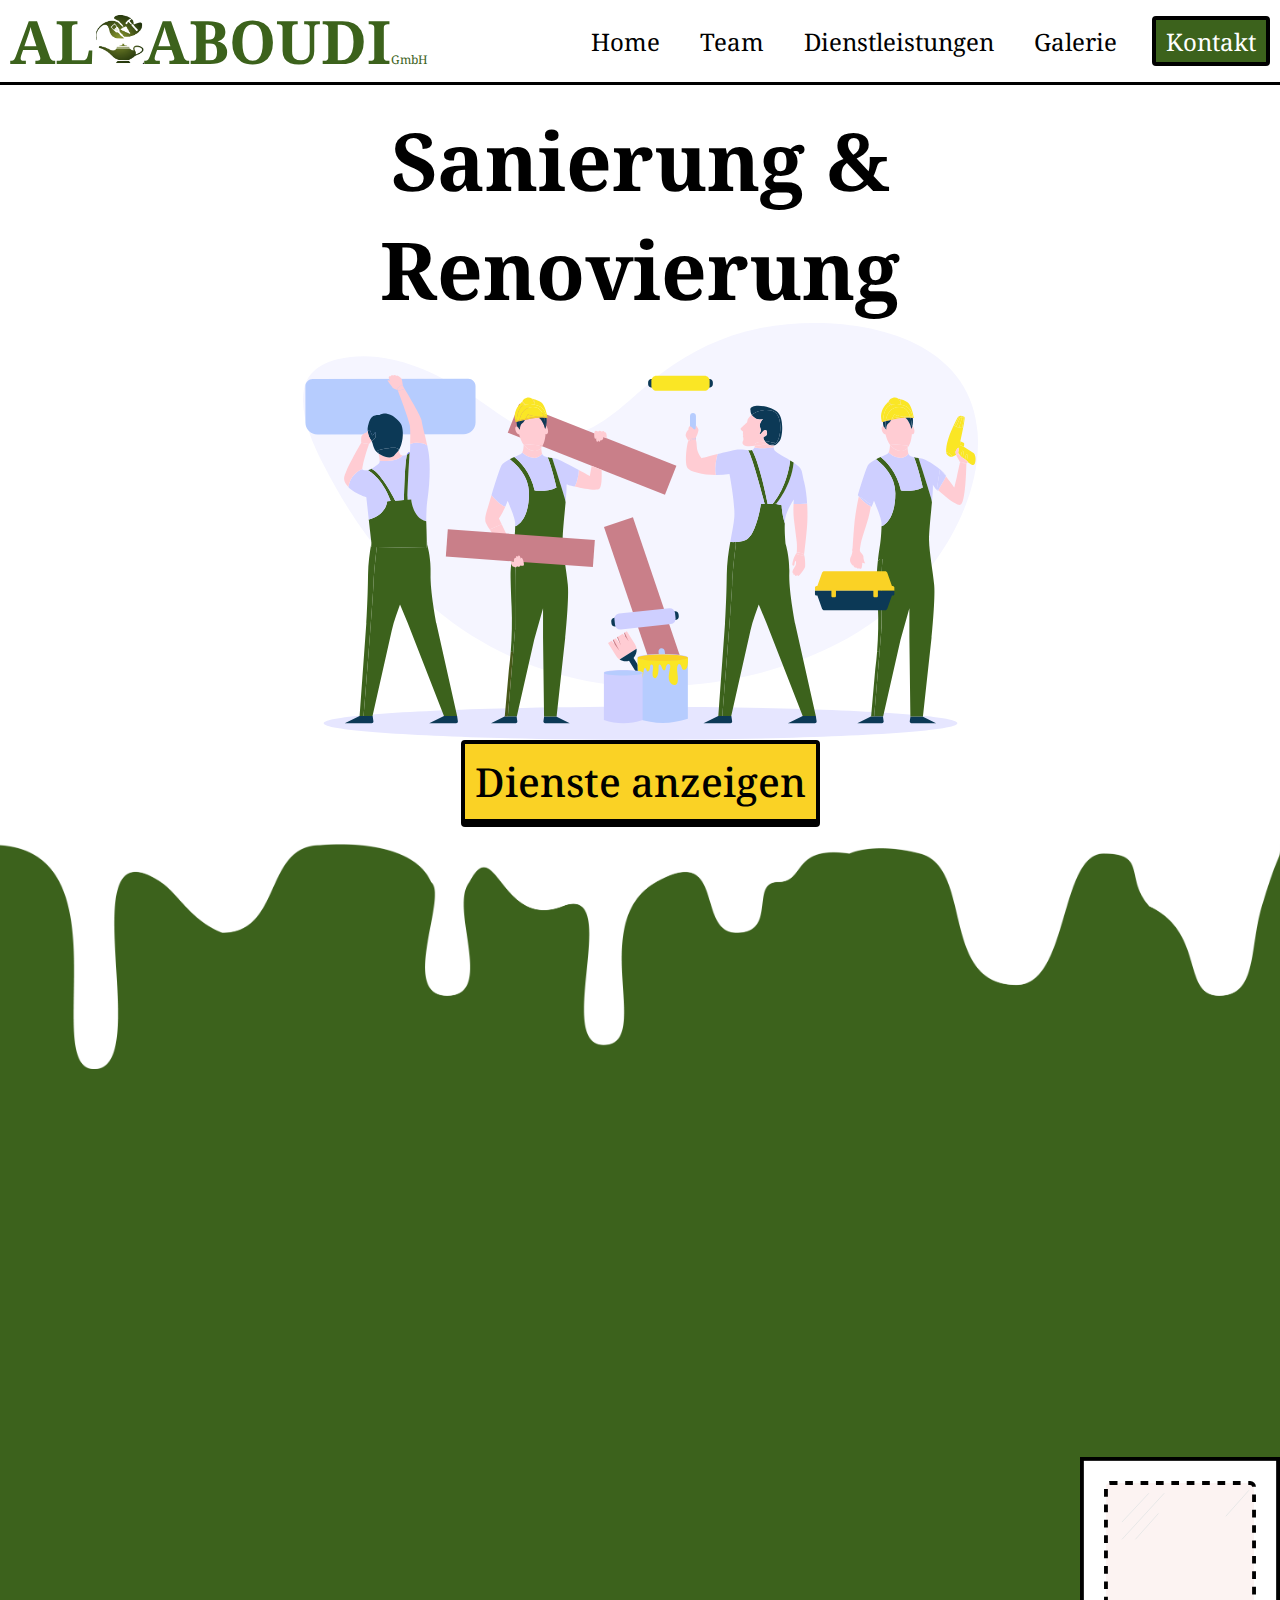
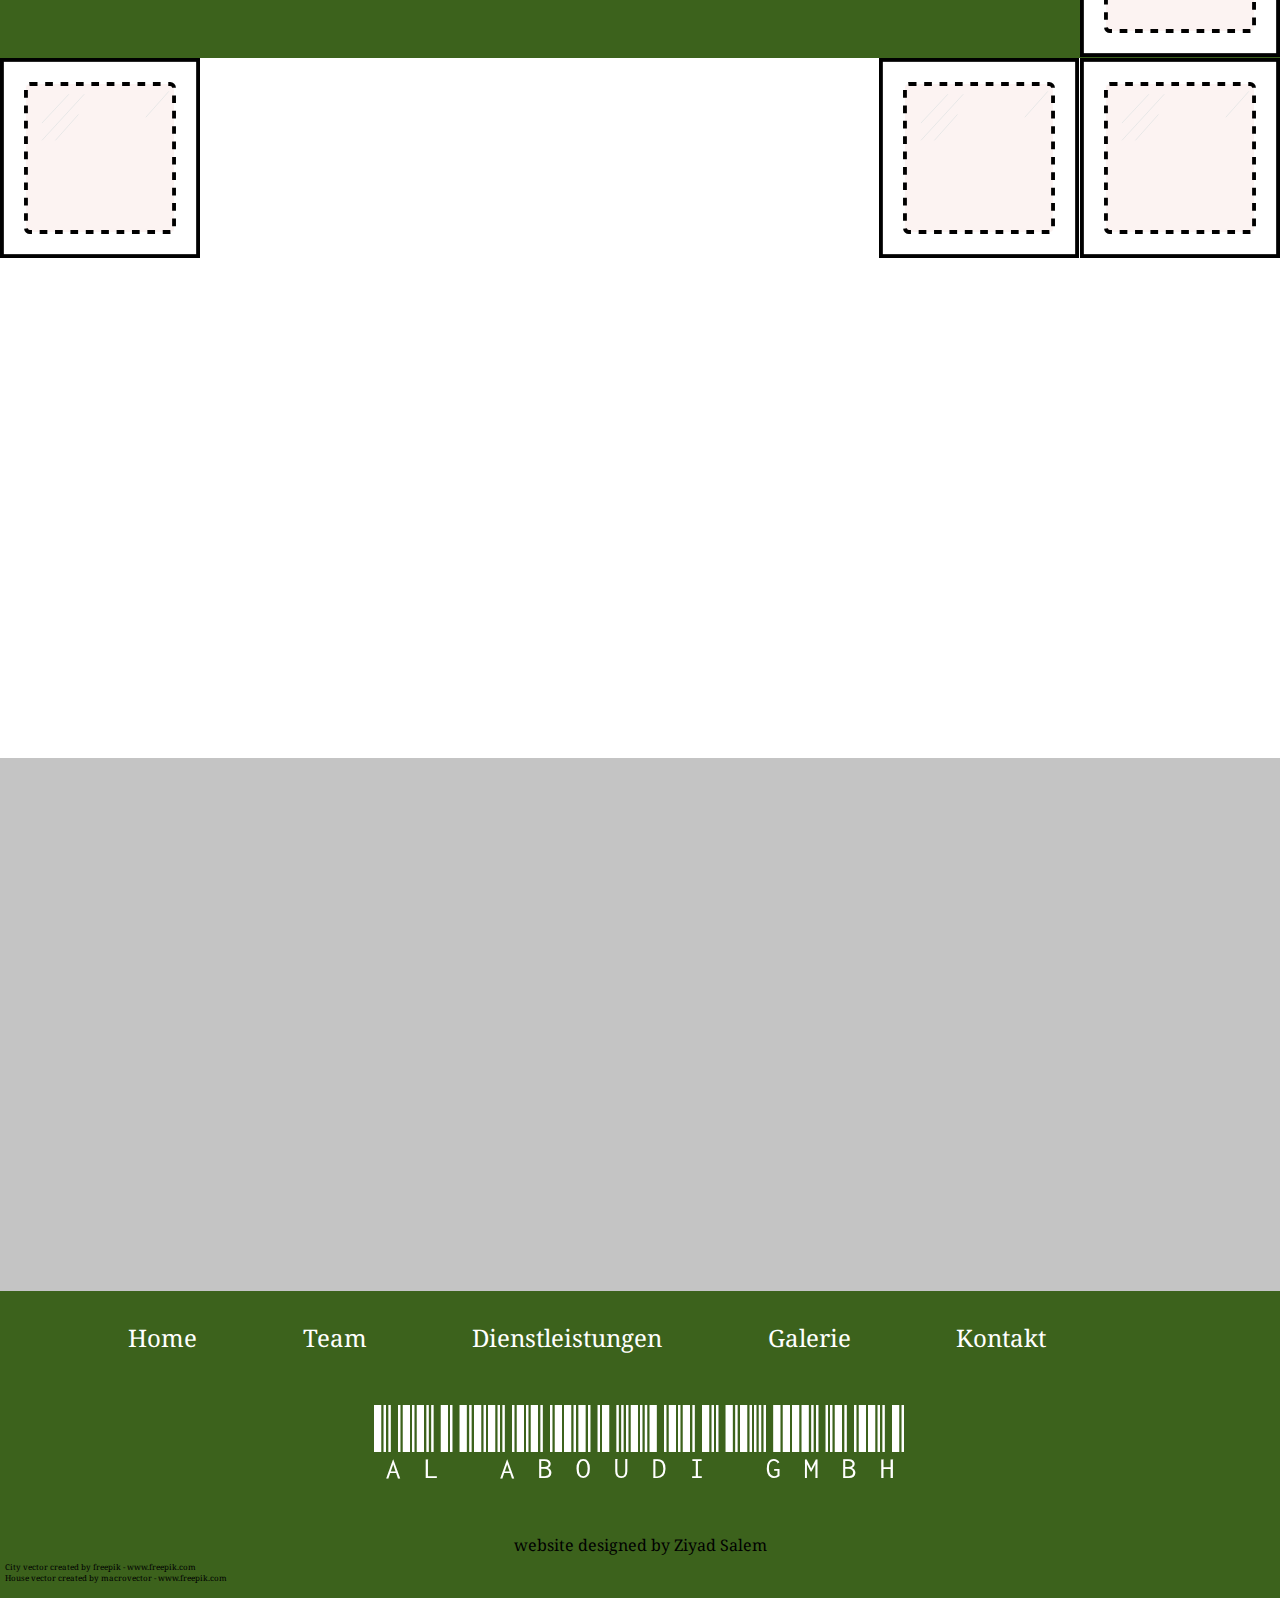
==== index.html @ 2b3d5757 "Added Files From Old Account" ====
<!DOCTYPE html>
<html lang="de">
<head>
    <meta charset="UTF-8">
    <meta http-equiv="X-UA-Compatible" content="IE=edge">
    <meta name="viewport" content="width=device-width, initial-scale=1.0">
    <title>AL ABOUDI GmbH | Sanierung & Renovierung </title>
    <meta name="description" content="Wir bieten Ihnen unsere Manpower vom Abbruch bis zum Umbau, von der Verkleidung bis zur Tapete für Wände.">
    <meta name="keywords" content="Malerarbeiten, Sanierung, Renovierung, Nordrhein Westfalen, Gelsenkirchen, Wiehagen">
    <link rel="apple-touch-icon" href="img/Lampe.png">
    <link rel="icon" type="image/png" href="img/Lampe.png"/>
    <link rel="stylesheet" href="styles.css">
    <link rel="preconnect" href="https://fonts.googleapis.com"> 
    <link rel="preconnect" href="https://fonts.gstatic.com" crossorigin> 
    <link href="https://fonts.googleapis.com/css2?family=Noto+Serif:wght@400;700&family=Roboto+Slab&display=swap" rel="stylesheet">
    <link rel="preconnect" href="https://fonts.gstatic.com" crossorigin> 
    <link href="https://fonts.googleapis.com/css2?family=Libre+Barcode+39+Text&display=swap" rel="stylesheet">
    <link rel="stylesheet" href="https://use.fontawesome.com/releases/v5.15.3/css/all.css" integrity="sha384-SZXxX4whJ79/gErwcOYf+zWLeJdY/qpuqC4cAa9rOGUstPomtqpuNWT9wdPEn2fk" crossorigin="anonymous">  
    <link rel="preconnect" href="https://fonts.googleapis.com">
    <!-- Global site tag (gtag.js) - Google Analytics -->
    <script async src="https://www.googletagmanager.com/gtag/js?id=G-V8WE2245T6"></script>
    <script>
    window.dataLayer = window.dataLayer || [];
    function gtag(){dataLayer.push(arguments);}
    gtag('js', new Date());

    gtag('config', 'G-V8WE2245T6');
    </script>
</head>
<body>
        <nav>
            <div class="nav_container">
                <a href="/" class="nav_logo">
                    <h2>AL</h2><img id = "logo-icon" src="img/Lampe.png" alt="Lamp icon"><h2>ABOUDI</h2><p>GmbH</p>
                </a>
                <div class="nav_toggle" id="mobile-menu">
                    <span class="bar"></span>
                    <span class="bar"></span>
                    <span class="bar"></span>
                </div>
                <ul class="nav_links">
                    <li class="nav_link">
                        <a class="nav_link-item" href="/">Home</a>
                    </li>
                    <li class="nav_link">
                        <a class="nav_link-item" href="/team.html">Team</a>
                    </li>
                    <li class="nav_link">
                        <a class="nav_link-item" href="/service.html">Dienstleistungen</a>
                    </li>
                    <li class="nav_link">
                        <a class="nav_link-item" href="/gallery.html">Galerie</a>
                    </li>
                    <li class="nav_link">
                        <button class="nav_link-item click" id="contact_anchor" ><a  href="/contact.html">Kontakt</a></button>
                    </li>
                </ul>
            </div>
        </nav>
        <section class="service">
            <div class="service_container">
                <h1>Sanierung & Renovierung</h1>
                <img src="img/workers.svg" alt="renovation">
                <div class = "services_btn click"><a href="/service.html">Dienste anzeigen</a></div>
            </div>
        </section>
        <section class="about">
            <img class="paintBack"src="img/paintBack.svg" alt="paint"/>
            <div class="about_wrapper">
                <div class="about_content reveal">
                    <div class="about_text">
                        <p>
                            Herr Ibrahim Al-Aboudi hat es sich vor einigen Jahren zum Ziel gemacht anderen mit seinem handwerklichem Geschick zuhelfen. Er bot seine Tatkraft in Form eines Hausmeisterservice an.
                            Über die Jahre wurde dieser Service immer weiter ausgebaut, so dass er sich bald in der Lage sah qualifizierte Mitarbeiter einzustellen. 
                            Im Mai 2017 wurde aus dem Einzelunternehmen die Al Aboudi GmbH. 
                            Aus diesem Grund sind wir in der Lage Ihnen hier eine Vielzahl an Dienstleistungen als
                        </p>
                        <a class="learn_more" href="/team.html">Erfahren Sie mehr</a>
                    </div>
                    <div class="about_img">
                        <img src="img/homeRen.svg" alt="">
                    </div>
                </div>
                
            </div>
                <img id="about_tile" src="img/tile2.svg" alt="tile">
        </section>
        <section class="cards_container">
            <img id="tile1" src="img/tile2.svg" alt="tile">
            <img id="tile2" src="img/tile2.svg" alt="tile">
            <img id="tile3" src="img/tile2.svg" alt="tile">
            <div class="cards_wrapper reveal">
                <div class="card">
                    <div class="card_inner">
                        <img src="img/319.svg" alt="">
                        <p>Wir bieten Ihnen verschiedene Dienstleistungen rund um die Renovierung Ihres Hauses.</p>
                        <a class = "read_more" href="/service.html">Weiterlesen</a>
                    </div>
                </div>
                <div class="card">
                    <div class="card_inner">
                        <img src="img/30.svg" alt="">
                        <p>Mit jahrelanger Erfahrung versichern wir Ihnen einen zufriedenstellenden Service.</p>
                        <a class = "read_more" href="/gallery.html">Weiterlesen</a>
                    </div>
                </div>
                <div class="card">
                    <div class="card_inner">
                        <img src="img/24.svg" alt="">
                        <p>Unser Team von Facharbeitern renoviert Ihr Zuhause nach Ihren Wünschen.</p>
                        <a class = "read_more" href="/team.html">Weiterlesen</a>
                    </div>
                </div>
            </div>
        </section>
        <section class="contact">
            <div class="contact_header reveal">
                <div class="contact_header_inner">
                    <h2>Worauf wartest du? Kontaktiere uns jetzt:</h2>
                </div>
            </div>
            <div class="contact_info reveal">
                <p>Telefon: 0209 97 29 6600</p>
                <p>Telefax: 0209 97 29 6601</p>  
                <a href="mailto:info@sraa-ge.de"> E-Mail: info@sraa-ge.de </a>
                <img id="mail-img" src="img/9.svg" alt="">
            </div>
        </section>
        <footer class="footer">
            <ul class="footer_links">
                <li class="footer_link">
                    <a class="footer_link-item" href="/">Home</a>
                </li>
                <li class="footer_link">
                    <a class="footer_link-item" href="/team.html">Team</a>
                </li>
                <li class="footer_link">
                    <a class="footer_link-item" href="/service.html">Dienstleistungen</a>
                </li>
                <li class="footer_link">
                    <a class="footer_link-item" href="/gallery.html">Galerie</a>
                </li>
                <li class="footer_link">
                    <a class="footer_link-item" href="/contact.html">Kontakt</a>
                </li>
                <li class="footer_link">
                    <a class="footer_link-item" href="https://de-de.facebook.com/sraa.gelsenkirchen/" target="_blank" ><i class="fab fa-facebook-square"></i></a>
                </li>
            </ul>
            <h2 class="footer_name">AL ABOUDI GMBH</h2>
            <p>website designed by Ziyad Salem</p>
            <div class="attribution">
                <a href="https://www.freepik.com/vectors/city"  target="_blank">City vector created by freepik - www.freepik.com</a>
                <a href="https://www.freepik.com/vectors/house"  target="_blank">House vector created by macrovector - www.freepik.com</a>
            </div>
        </footer>
    </div>
    <script src ="action.js"></script>
</body>
</html>
---- styles.css ----
:root {
    --primary: #3C621C;
    --accent: #FAD225;
    --black: #000000;
}

* {
	box-sizing: border-box;
	margin:0;
	padding:0;
	font-family: 'Noto Serif', serif;
}

body {
    margin: 0 auto;
    width: 100%;
    position: relative;
   
}
body a{
    text-decoration: none;
}

.nav_container{
    display: flex;
    width: 100%;
    padding: 0 10px;
    margin: 0 auto;
    z-index: 1;
    display: flex;
    align-items: center;
    border-bottom: #000000 3px solid;
}


.nav_logo{
    display: flex;
    flex:1.5;
    align-items: baseline;
    margin-right: 5%;
    font-size: 2.5rem; 
    color: var(--primary);
}
.nav_logo p{
    font-size: 0.75rem;
}

#logo-icon{
    width: 50px;
    height: 100%;
}

.nav_links {
    flex: 2;
    width: 50%;
    height: 50px;
    margin: 0;
    display: flex;
    justify-content: space-between;
    align-items: center;
}

.nav_link{
    display: flex;
    align-items: center;
    height: 100%;
    list-style: none;
   
}

.nav_link-item{
    color: var(--black);
    font-size: 1.5rem;
    padding: 0 5px;
}

.nav_link-item:hover{
    color: var(--primary);
}

#contact_anchor{
    display: flex;
    align-items: center;
    border: #000000 4px solid;
    border-radius: 4px;
    height: 100%;
    background-color: var(--primary);
    position: relative;
    transition:all 0.3s ease;
    padding: 10px;
    
}
#contact_anchor:hover{
    transition:all 0.3s ease;
    background: #fff;
}

#contact_anchor:active{
    transition:all 0.3s ease;
    background: #fff;
}


#contact_anchor:hover > a{
    transition:all 0.3s ease;
    color: var(--primary);
}
#contact_anchor:active > a{
    transition:all 0.3s ease;
    color: var(--primary);
}
#contact_anchor a{
    color: #fff;
}
.click:active{
    filter: drop-shadow(0px 2px 0px #000000);
    transform: translateY(2px);
}


.service{
    width: 100%;
    margin: 0 auto;
}



.service_container{
    box-sizing: border-box;
    width: 80%;
    height: auto;
    margin: 20px auto;
    object-fit: cover;
    background-size: 100%;
    display: flex;
    flex-direction: column;
    align-items: center;
    border-radius: 4px;
    
}

.service_container h1{
    text-align: center;
    color: black;
    font-size: 5rem;
    
}
.services_btn{
    padding: 10px;
    background: var(--accent);
    border: 4px solid #000000;
    box-sizing: border-box;
    box-shadow: 0px 4px 0px #000000;
    border-radius: 4px;
    font-style: normal;
    font-weight: 500;
    font-size: 2.5rem;
    position: relative;
    display: flex;
}
.services_btn a{ 
    z-index:  1;
    color: #000000;
}
.services_btn:after{
    position: absolute;
    content:"";
    bottom: 0;
    left: 0;
    width: 100%;
    height: 0;
    background: #fff;
    transition: all 0.35s;
    border-radius: 3px;
    z-index: 0;
   
}
.services_btn:hover:after{
    height: 100%;
    cursor: pointer;
    
}

.about{
    box-shadow: inset 0px 1px 0px 0px white;
    position: relative;
    width: 100%;
    height: auto;
    margin: 0 auto;
    padding-bottom: 5%;
    background-color:var(--primary);
}

.paintBack{ 
    width: 100%;
}

.about_wrapper{
    margin: 0 auto;
    padding: 0 0 100px 0;
    position: relative;
    width: 80%;
    height: 100%;
}
.about_content{
    margin: 0 auto;
    width: 100%;
    display: flex;
    align-items: center;
}
.about_text{
    -moz-hyphens: auto;
    -webkit-hyphens: auto;
    hyphens: auto;
    text-align: justify;
    text-justify: distribute;
    flex:2;
    height: 420px;
    padding-right:5%;
    color: #fff;
    font-size: 1.5rem;
    font-weight: 400;
    line-height: 45px;
}
.about_img{
    width: 42%;
    height:auto;
}

.about_img img {
    width:100%;
    height: 100%;
    object-fit: cover;
}

.learn_more{
    width:fit-content;
    margin-left: 2px;
    padding: 5px 20px;
    border-radius: 4px;
    background-color: var(--accent);
    font-size: 1.25rem;
    color:#000000;
    border: #000000 3px solid;
    
}

#about_tile{
    position: absolute;
    width: 200px;
    right: 0;
    bottom: 1px;

}

.cards_container{
    display: flex;
    width:100%;
    height: auto;
    position: relative;
    
}

#tile1{
    position: absolute;
    width: 200px;
    
}

#tile2{
    position: absolute;
    width: 200px;
    right:0;
}
#tile3{
    position: absolute;
    width: 200px;
    right: 201px;
}

.cards_wrapper{
    width: 80%;
    display: flex;
    margin: 0 auto;
    justify-content: space-between;

    padding: 100px 0;
    z-index: 1;
}
.card{
    background: #fff;
    border: black 4px solid;
    max-width:427px ;
    width: 25vw;
    height: 500px;
    padding: 20px;
    box-sizing: border-box;
    box-shadow: 12px 12px 2px 1px rgba(26, 85, 50, 0.2);
}
.card_inner{
    display: flex;
    flex-direction: column;
    position: relative;
    padding: 20px 5px;
    border: 4px dashed #000000;
    width: 100%;
    height: 100%;
    font-size: 1.4rem;
    -moz-hyphens: auto;
    -webkit-hyphens: auto;
    hyphens: auto;
    text-align: center;
    text-justify: distribute;
}

.card_inner img{
    margin: 0 auto;
    width:100%;
    height: auto;
}
.card_inner p{
    flex: 2;
}
.read_more{
    margin: 0 auto;
    width:fit-content;
    color: #fff;
    background: var(--accent);
    padding: 5px 10px;
    border-radius: 4px;
}


.contact{
    position: relative;
    background: #C4C4C4;
    width: 100%;
    padding: 75px 0;
}

.contact_header{
    background: #fff;
    text-align: center;
    margin: 0 auto;
    width:80%;
    padding:5px;
    border: black 4px solid;

}

.contact_header_inner{
    border: 4px dashed #000000;
    color:var(--primary);
    font-size: 2.5rem;
}

.contact_info{
    position: relative;
    margin: 0 auto;
    padding: 30px;
    background: #fff;
    border: 2px #000000 solid;
    width:80%;
    color: var(--accent);
    text-align: center;
    font-size: 2rem;
}
.contact_info a{
    color: var(--accent);
}

#mail-img{
    
    position: absolute;
    bottom: 0;
    right: 0;
}

.footer{
    background: var(--primary);
    padding:10px 0;
}

footer p{
    width: fit-content;
    margin: 0 auto;
}
.footer_links{
    width: 80%;
    margin: 20px auto 40px auto;
    display: flex;
    justify-content: space-between;
    align-items: center;
    
}
.footer_link{
    list-style: none;
}



.footer_link-item{
    color: #fff;
    font-size: 1.5rem;
}

.footer_name{
    margin: 50px;
    text-align: center;
    color: #fff;
    font-family: 'Libre Barcode 39 Text', cursive;
    font-size: 5rem;
    font-weight: 400;
}

.fa-facebook-square{
    font-size: 2.2rem;
    
}

.attribution{
    margin: 5px;
    display: flex;
    flex-direction: column;
    font-size: 0.5rem;
}
.attribution a{
    color: #000000;
}
.reveal{
    position: relative;
    transform: translateY(150px);
    opacity: 0;
    transition: all 2s ease;
}

.reveal.active{
    transform: translateY(0px);
    opacity: 1;
}

@media screen  and (max-width: 960px){

    .nav_container{
        margin: 0 auto;
        align-items: center;
        width: 100%;
        padding: 0;
    }
    .nav_logo{
        margin-right:0 ;
        margin-left:4px;
        flex:2;
        font-size: 1.3rem;
    }
    .nav_logo p{
        font-size: 0.25rem;
    }
    #logo-icon{
        width: 30px;
        height: 100%;
    }
    .nav_links{
        display: flex;
        flex-direction: column;
        align-items: center;
        margin: 0;
        width: 100%;
        position: absolute;
        top:-1000px;
        opacity: 1;
        transition: all 0.5s ease;
        height: fit-content;
        z-index: -1;
        padding:25px 0;
        background: #fff;
        border-bottom: #000000 4px solid;
    }
    .nav_links.active {
        top:70px;
        opacity: 1;
        transition: all 0.5s ease;
        z-index: 10;
        font-size: 1.6rem;
    }

    #mobile-menu{
        border: #000000 4px solid;
        border-radius: 2px;
        padding: 5px 10px;
        margin: 2px 2px 2px 0;
        cursor: pointer;
    }

    .nav_toggle .bar{
        width: 30px;
        height: 4px;
        border-radius: 2px;
        margin: 5px auto;
        transition: all 0.3s ease-in-out;
        background: var(--primary);
        display: block;
        cursor: pointer;
    }

    #mobile-menu.is-active .bar:nth-child(2){
        opacity: 0;
    }
    #mobile-menu.is-active .bar:nth-child(1){
        transform: translateY(9px) rotate(45deg);
    }
    #mobile-menu.is-active .bar:nth-child(3){
        transform: translateY(-9px) rotate(-45deg);
    }
        
    .service{
        width: 100%;
        padding: 4px;
        margin: 0 auto;
    }

    .service_container{
        width: 100%;
        height: 320px;
        margin: 10px auto; 
    }
    .service_container img{
        width: 80%;
    }
    

    .service_container h1{
        -webkit-text-stroke-width: 1.5px;
        font-size: 1.5rem;
        margin: 20px auto 0 auto;
    }
    .services_btn{
        font-size: 1rem;
    }

    .about{
        padding-bottom: 0;  
    }
    
    .about_content{
        margin: 0 auto;
        width: 100%;
        display: flex;
        flex-direction: column-reverse;
        align-items: center;
        
    }
    .about_text{
        display: flex;
        flex-direction: column;
        justify-content: center;
        -moz-hyphens: auto;
        -webkit-hyphens: auto;
        hyphens: auto;
        text-align: justify;
        text-justify: distribute;
        height: fit-content;
        padding: 0 4px;
        font-size: 0.9rem;
        line-height: 28px;
        margin: 5px 0 15px 0;
    }
    
    .about_img{
        width: 100%;
        height:auto;
    }

    .learn_more{
        margin: 10px auto;
        font-size: 0.8rem;
    }

    #about_tile{
        position: absolute;
        width: 100px;
        right: 0;
        bottom: 1px;
    }

    
    .cards_container{
        width:100%;
    }

    #tile1{
        width: 100px;
    }

    #tile2{
        width: 100px;
    }
    #tile3{
        width: 100px;
        right: 101px;
    }

    .cards_wrapper{
        width: 100%;
        display: flex;
        margin: 0 auto;
        flex-direction: column;
        align-items: center;
        padding: 40px 0;
        z-index: 1;
    }
    .card{
        background: #fff;
        border: black 4px solid;
        max-width:427px ;
        width: 85%;
        height: 420px;
        padding: 20px;
        margin: 20px 0;
        box-sizing: border-box;
        box-shadow: 12px 12px 2px 1px rgba(26, 85, 50, 0.315);
    }
    .card_inner{
        display: flex;
        flex-direction: column;
        position: relative;
        padding: 20px 5px;
        border: 4px #000 dashed;
        width: 100%;
        height: 100%;
        font-size: 1.1rem;
        -moz-hyphens: auto;
        -webkit-hyphens: auto;
        hyphens: auto;
        text-align: center;
    }

    .card_inner img{
        width:100%;
        height: auto;
    }
    .card_inner p{
        flex: 2;
    }
    .read_more{
        margin: 0 auto;
        width:fit-content;
        color: #fff;
        padding: 5px 10px;
    }


    .contact{
        position: relative;
        background: #C4C4C4;
        width: 100%;
        padding: 30px 5px;
        display: flex;
        align-items: center;
        flex-direction: column;
        justify-content: center;
    }

    .contact_header{
        
        background: #fff;
        text-align: center;
        margin: 0 auto;
        width:100%;
        margin:0;
        padding:5px;
        border: black 4px solid;

    }

    .contact_header_inner{
        border: 4px dashed #000000;
        color:var(--primary);
        font-size: 1rem;
    }

    .contact_info{
        position: relative;
        margin: 0 auto;
        padding: 20px;
        background: #fff;
        border: 2px #000000 solid;
        width:100%;
        color: #000;
        text-align: center;
        font-size: 1rem;
    }
    .contact_info a{
        color: #000;
    }

    #mail-img{
        width:80px;
        position: absolute;
        bottom: 0;
        right: 0;
    }

    .footer{
        background: var(--primary);
        padding:10px 0;
    }

    footer p{
        font-size: 0.5rem;
    }

    .footer_links{
        width: 100%;
        margin: 20px 5px 40px 5px;
        padding-bottom: 5px;
        display: flex;
        justify-content: center;
        align-items: center;
        
    }
    .footer_link{
        margin: 6px;
        list-style: none;
    }

    .footer_link-item{
        color: #fff;
        font-size: 0.8rem;
    }

    .footer_name{
        margin: 20px;
        text-align: center;
        color: #fff;
        font-family: 'Libre Barcode 39 Text', cursive;
        font-size: 2.5rem;
        font-weight: 400;
    }

    .fa-facebook-square{
        font-size: 1.5rem;
        
    }

    .attribution{
        margin-top: 10px;
        font-size: 0.1rem;
    }

}
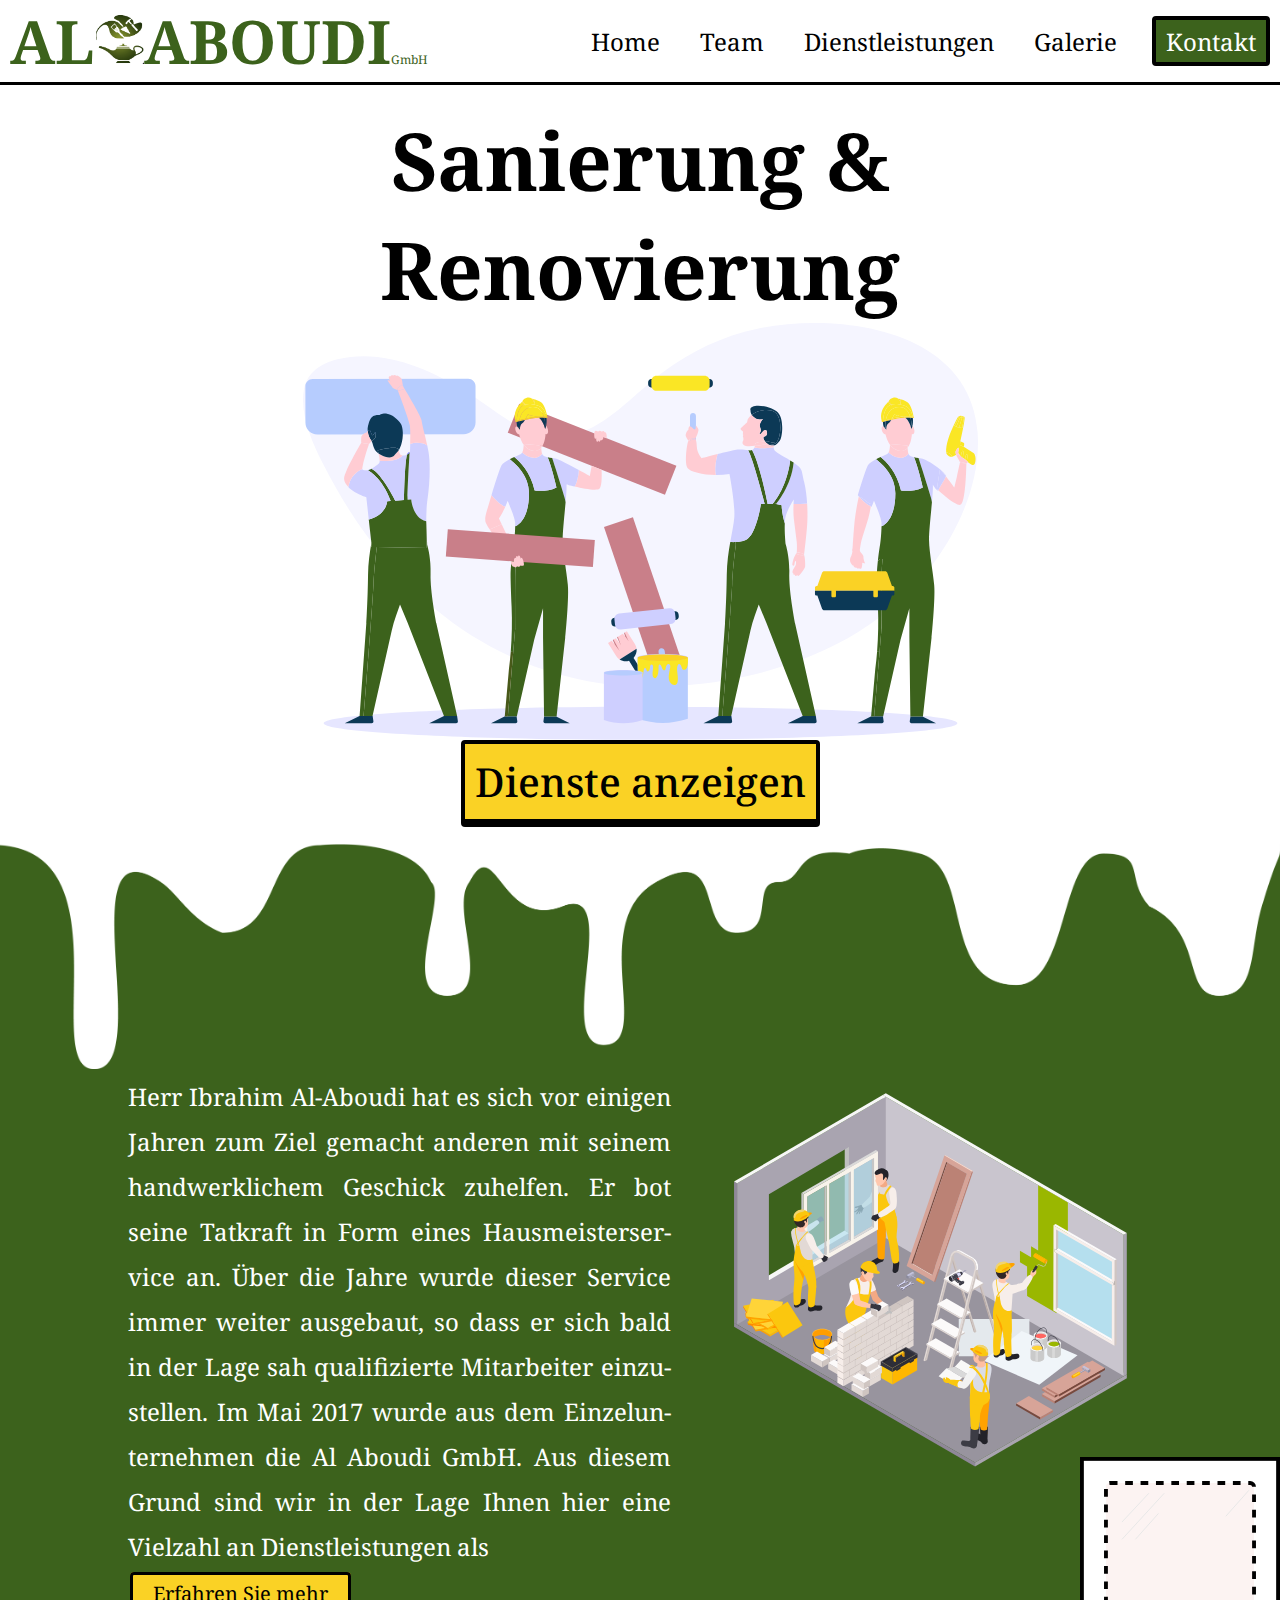
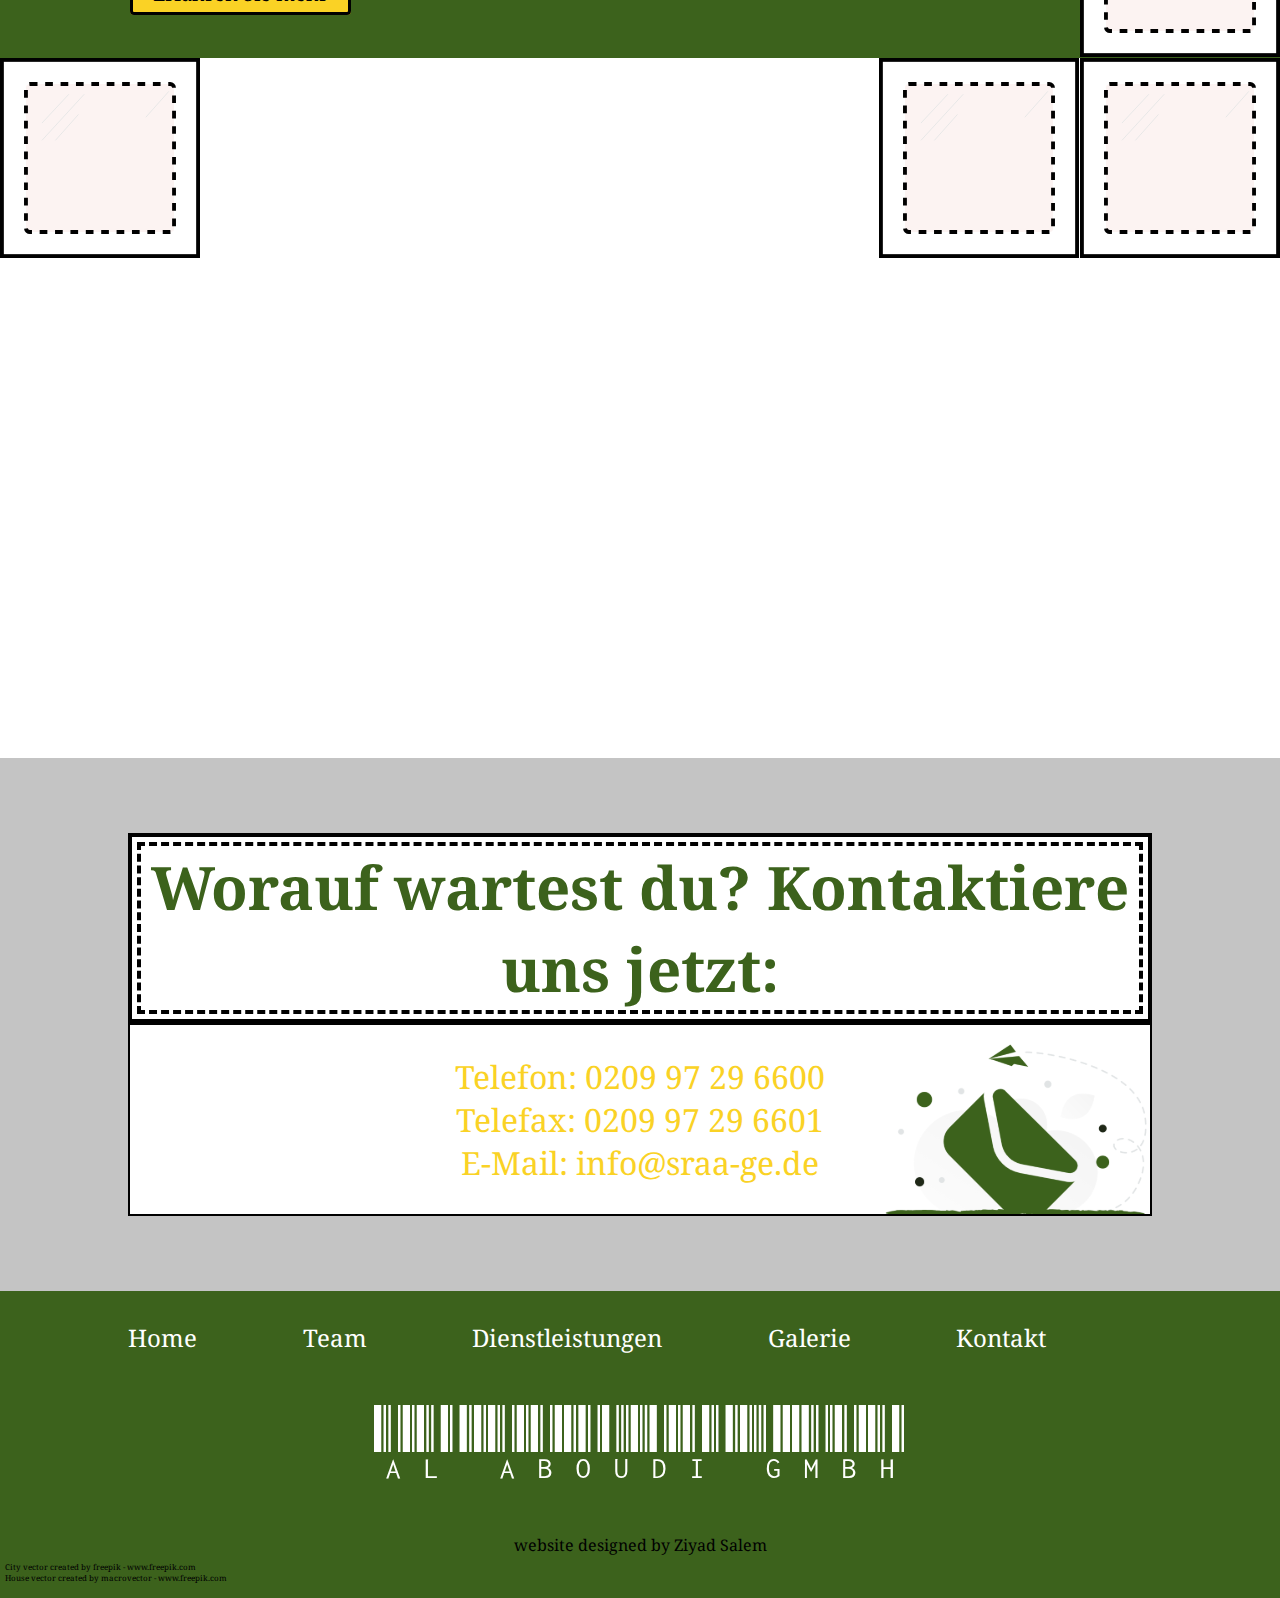
==== commit cee70a4d: "Update UX" ====
--- a/index.html
+++ b/index.html
@@ -67,7 +67,7 @@
         <section class="about">
             <img class="paintBack"src="img/paintBack.svg" alt="paint"/>
             <div class="about_wrapper">
-                <div class="about_content reveal">
+                <div class="about_content">
                     <div class="about_text">
                         <p>
                             Herr Ibrahim Al-Aboudi hat es sich vor einigen Jahren zum Ziel gemacht anderen mit seinem handwerklichem Geschick zuhelfen. Er bot seine Tatkraft in Form eines Hausmeisterservice an.
@@ -81,30 +81,29 @@
                         <img src="img/homeRen.svg" alt="">
                     </div>
                 </div>
-                
             </div>
-                <img id="about_tile" src="img/tile2.svg" alt="tile">
+            <img id="about_tile" src="img/tile2.svg" alt="tile">
         </section>
         <section class="cards_container">
             <img id="tile1" src="img/tile2.svg" alt="tile">
             <img id="tile2" src="img/tile2.svg" alt="tile">
             <img id="tile3" src="img/tile2.svg" alt="tile">
-            <div class="cards_wrapper reveal">
-                <div class="card">
+            <div class="cards_wrapper">
+                <div class="card reveal">
                     <div class="card_inner">
                         <img src="img/319.svg" alt="">
                         <p>Wir bieten Ihnen verschiedene Dienstleistungen rund um die Renovierung Ihres Hauses.</p>
                         <a class = "read_more" href="/service.html">Weiterlesen</a>
                     </div>
                 </div>
-                <div class="card">
+                <div class="card reveal">
                     <div class="card_inner">
                         <img src="img/30.svg" alt="">
                         <p>Mit jahrelanger Erfahrung versichern wir Ihnen einen zufriedenstellenden Service.</p>
                         <a class = "read_more" href="/gallery.html">Weiterlesen</a>
                     </div>
                 </div>
-                <div class="card">
+                <div class="card reveal">
                     <div class="card_inner">
                         <img src="img/24.svg" alt="">
                         <p>Unser Team von Facharbeitern renoviert Ihr Zuhause nach Ihren Wünschen.</p>
@@ -114,12 +113,12 @@
             </div>
         </section>
         <section class="contact">
-            <div class="contact_header reveal">
+            <div class="contact_header">
                 <div class="contact_header_inner">
                     <h2>Worauf wartest du? Kontaktiere uns jetzt:</h2>
                 </div>
             </div>
-            <div class="contact_info reveal">
+            <div class="contact_info">
                 <p>Telefon: 0209 97 29 6600</p>
                 <p>Telefax: 0209 97 29 6601</p>  
                 <a href="mailto:info@sraa-ge.de"> E-Mail: info@sraa-ge.de </a>
--- a/styles.css
+++ b/styles.css
@@ -1,4 +1,3 @@
-
 :root {
     --primary: #3C621C;
     --accent: #FAD225;
@@ -18,11 +17,12 @@
     position: relative;
    
 }
-body a{
+
+body a {
     text-decoration: none;
 }
 
-.nav_container{
+.nav_container {
     display: flex;
     width: 100%;
     padding: 0 10px;
@@ -33,8 +33,7 @@
     border-bottom: #000000 3px solid;
 }
 
-
-.nav_logo{
+.nav_logo {
     display: flex;
     flex:1.5;
     align-items: baseline;
@@ -42,11 +41,12 @@
     font-size: 2.5rem; 
     color: var(--primary);
 }
-.nav_logo p{
+
+.nav_logo p {
     font-size: 0.75rem;
 }
 
-#logo-icon{
+#logo-icon {
     width: 50px;
     height: 100%;
 }
@@ -61,25 +61,24 @@
     align-items: center;
 }
 
-.nav_link{
+.nav_link {
     display: flex;
     align-items: center;
     height: 100%;
     list-style: none;
-   
-}
-
-.nav_link-item{
+}
+
+.nav_link-item {
     color: var(--black);
     font-size: 1.5rem;
     padding: 0 5px;
 }
 
-.nav_link-item:hover{
+.nav_link-item:hover {
     color: var(--primary);
 }
 
-#contact_anchor{
+#contact_anchor {
     display: flex;
     align-items: center;
     border: #000000 4px solid;
@@ -88,45 +87,44 @@
     background-color: var(--primary);
     position: relative;
     transition:all 0.3s ease;
-    padding: 10px;
-    
-}
-#contact_anchor:hover{
+    padding: 10px;    
+}
+
+#contact_anchor:hover {
     transition:all 0.3s ease;
     background: #fff;
 }
 
-#contact_anchor:active{
+#contact_anchor:active {
     transition:all 0.3s ease;
     background: #fff;
 }
 
-
-#contact_anchor:hover > a{
+#contact_anchor:hover > a {
     transition:all 0.3s ease;
     color: var(--primary);
 }
-#contact_anchor:active > a{
+
+#contact_anchor:active > a {
     transition:all 0.3s ease;
     color: var(--primary);
 }
-#contact_anchor a{
+
+#contact_anchor a {
     color: #fff;
 }
-.click:active{
+
+.click:active {
     filter: drop-shadow(0px 2px 0px #000000);
     transform: translateY(2px);
 }
 
-
-.service{
-    width: 100%;
-    margin: 0 auto;
-}
-
-
-
-.service_container{
+.service {
+    width: 100%;
+    margin: 0 auto;
+}
+
+.service_container {
     box-sizing: border-box;
     width: 80%;
     height: auto;
@@ -137,16 +135,15 @@
     flex-direction: column;
     align-items: center;
     border-radius: 4px;
-    
-}
-
-.service_container h1{
+}
+
+.service_container h1 {
     text-align: center;
     color: black;
     font-size: 5rem;
-    
-}
-.services_btn{
+}
+
+.services_btn {
     padding: 10px;
     background: var(--accent);
     border: 4px solid #000000;
@@ -159,11 +156,13 @@
     position: relative;
     display: flex;
 }
-.services_btn a{ 
+
+.services_btn a { 
     z-index:  1;
     color: #000000;
 }
-.services_btn:after{
+
+.services_btn:after {
     position: absolute;
     content:"";
     bottom: 0;
@@ -173,16 +172,15 @@
     background: #fff;
     transition: all 0.35s;
     border-radius: 3px;
-    z-index: 0;
-   
-}
-.services_btn:hover:after{
+    z-index: 0;   
+}
+
+.services_btn:hover:after {
     height: 100%;
     cursor: pointer;
-    
-}
-
-.about{
+}
+
+.about {
     box-shadow: inset 0px 1px 0px 0px white;
     position: relative;
     width: 100%;
@@ -192,24 +190,26 @@
     background-color:var(--primary);
 }
 
-.paintBack{ 
-    width: 100%;
-}
-
-.about_wrapper{
+.paintBack { 
+    width: 100%;
+}
+
+.about_wrapper {
     margin: 0 auto;
     padding: 0 0 100px 0;
     position: relative;
     width: 80%;
     height: 100%;
 }
-.about_content{
+
+.about_content {
     margin: 0 auto;
     width: 100%;
     display: flex;
     align-items: center;
 }
-.about_text{
+
+.about_text {
     -moz-hyphens: auto;
     -webkit-hyphens: auto;
     hyphens: auto;
@@ -223,7 +223,8 @@
     font-weight: 400;
     line-height: 45px;
 }
-.about_img{
+
+.about_img {
     width: 42%;
     height:auto;
 }
@@ -234,7 +235,7 @@
     object-fit: cover;
 }
 
-.learn_more{
+.learn_more {
     width:fit-content;
     margin-left: 2px;
     padding: 5px 20px;
@@ -243,52 +244,49 @@
     font-size: 1.25rem;
     color:#000000;
     border: #000000 3px solid;
-    
-}
-
-#about_tile{
+}
+
+#about_tile {
     position: absolute;
     width: 200px;
     right: 0;
     bottom: 1px;
-
-}
-
-.cards_container{
+}
+
+.cards_container {
     display: flex;
     width:100%;
     height: auto;
     position: relative;
-    
-}
-
-#tile1{
+}
+
+#tile1 {
     position: absolute;
     width: 200px;
-    
-}
-
-#tile2{
+}
+
+#tile2 {
     position: absolute;
     width: 200px;
     right:0;
 }
-#tile3{
+
+#tile3 {
     position: absolute;
     width: 200px;
     right: 201px;
 }
 
-.cards_wrapper{
+.cards_wrapper {
     width: 80%;
     display: flex;
     margin: 0 auto;
     justify-content: space-between;
-
     padding: 100px 0;
     z-index: 1;
 }
-.card{
+
+.card {
     background: #fff;
     border: black 4px solid;
     max-width:427px ;
@@ -298,7 +296,8 @@
     box-sizing: border-box;
     box-shadow: 12px 12px 2px 1px rgba(26, 85, 50, 0.2);
 }
-.card_inner{
+
+.card_inner {
     display: flex;
     flex-direction: column;
     position: relative;
@@ -314,15 +313,17 @@
     text-justify: distribute;
 }
 
-.card_inner img{
+.card_inner img {
     margin: 0 auto;
     width:100%;
     height: auto;
 }
-.card_inner p{
+
+.card_inner p {
     flex: 2;
 }
-.read_more{
+
+.read_more {
     margin: 0 auto;
     width:fit-content;
     color: #fff;
@@ -331,31 +332,29 @@
     border-radius: 4px;
 }
 
-
-.contact{
+.contact {
     position: relative;
     background: #C4C4C4;
     width: 100%;
     padding: 75px 0;
 }
 
-.contact_header{
+.contact_header {
     background: #fff;
     text-align: center;
     margin: 0 auto;
     width:80%;
     padding:5px;
     border: black 4px solid;
-
-}
-
-.contact_header_inner{
+}
+
+.contact_header_inner {
     border: 4px dashed #000000;
     color:var(--primary);
     font-size: 2.5rem;
 }
 
-.contact_info{
+.contact_info {
     position: relative;
     margin: 0 auto;
     padding: 30px;
@@ -366,27 +365,28 @@
     text-align: center;
     font-size: 2rem;
 }
-.contact_info a{
+
+.contact_info a {
     color: var(--accent);
 }
 
-#mail-img{
-    
+#mail-img {
     position: absolute;
     bottom: 0;
     right: 0;
 }
 
-.footer{
+.footer {
     background: var(--primary);
     padding:10px 0;
 }
 
-footer p{
+footer p {
     width: fit-content;
     margin: 0 auto;
 }
-.footer_links{
+
+.footer_links {
     width: 80%;
     margin: 20px auto 40px auto;
     display: flex;
@@ -394,18 +394,17 @@
     align-items: center;
     
 }
-.footer_link{
+
+.footer_link {
     list-style: none;
 }
 
-
-
-.footer_link-item{
+.footer_link-item {
     color: #fff;
     font-size: 1.5rem;
 }
 
-.footer_name{
+.footer_name {
     margin: 50px;
     text-align: center;
     color: #fff;
@@ -414,54 +413,60 @@
     font-weight: 400;
 }
 
-.fa-facebook-square{
+.fa-facebook-square {
     font-size: 2.2rem;
     
 }
 
-.attribution{
+.attribution {
     margin: 5px;
     display: flex;
     flex-direction: column;
     font-size: 0.5rem;
 }
-.attribution a{
+
+.attribution a {
     color: #000000;
 }
-.reveal{
+
+.reveal {
     position: relative;
     transform: translateY(150px);
     opacity: 0;
     transition: all 2s ease;
 }
 
-.reveal.active{
+.reveal.active {
     transform: translateY(0px);
     opacity: 1;
 }
 
 @media screen  and (max-width: 960px){
 
-    .nav_container{
+    .nav_container {
         margin: 0 auto;
         align-items: center;
         width: 100%;
         padding: 0;
     }
-    .nav_logo{
+
+    .nav_logo {
         margin-right:0 ;
         margin-left:4px;
         flex:2;
         font-size: 1.3rem;
     }
-    .nav_logo p{
+
+    .nav_logo p {
         font-size: 0.25rem;
     }
-    #logo-icon{
+
+    #logo-icon {
         width: 30px;
         height: 100%;
     }
-    .nav_links{
+
+    .nav_links {
         display: flex;
         flex-direction: column;
         align-items: center;
@@ -471,29 +476,32 @@
         top:-1000px;
         opacity: 1;
         transition: all 0.5s ease;
-        height: fit-content;
+        height: auto;
         z-index: -1;
-        padding:25px 0;
+        padding: 20px 0;
         background: #fff;
         border-bottom: #000000 4px solid;
     }
+
     .nav_links.active {
-        top:70px;
+        top: 55px;
         opacity: 1;
         transition: all 0.5s ease;
         z-index: 10;
         font-size: 1.6rem;
     }
 
-    #mobile-menu{
-        border: #000000 4px solid;
-        border-radius: 2px;
+    .nav_link {
+        margin: 10px auto;
+    }
+
+    #mobile-menu {
         padding: 5px 10px;
         margin: 2px 2px 2px 0;
         cursor: pointer;
     }
 
-    .nav_toggle .bar{
+    .nav_toggle .bar {
         width: 30px;
         height: 4px;
         border-radius: 2px;
@@ -504,46 +512,47 @@
         cursor: pointer;
     }
 
-    #mobile-menu.is-active .bar:nth-child(2){
+    #mobile-menu.is-active .bar:nth-child(2) {
         opacity: 0;
     }
-    #mobile-menu.is-active .bar:nth-child(1){
+    #mobile-menu.is-active .bar:nth-child(1) {
         transform: translateY(9px) rotate(45deg);
     }
-    #mobile-menu.is-active .bar:nth-child(3){
+    #mobile-menu.is-active .bar:nth-child(3) {
         transform: translateY(-9px) rotate(-45deg);
     }
         
-    .service{
+    .service {
         width: 100%;
         padding: 4px;
         margin: 0 auto;
     }
 
-    .service_container{
+    .service_container {
         width: 100%;
         height: 320px;
         margin: 10px auto; 
     }
-    .service_container img{
+
+    .service_container img {
         width: 80%;
     }
     
-
-    .service_container h1{
+    .service_container h1 {
         -webkit-text-stroke-width: 1.5px;
         font-size: 1.5rem;
         margin: 20px auto 0 auto;
     }
-    .services_btn{
+
+    .services_btn {
         font-size: 1rem;
     }
 
-    .about{
+    .about {
         padding-bottom: 0;  
     }
     
-    .about_content{
+    .about_content {
         margin: 0 auto;
         width: 100%;
         display: flex;
@@ -551,7 +560,8 @@
         align-items: center;
         
     }
-    .about_text{
+
+    .about_text {
         display: flex;
         flex-direction: column;
         justify-content: center;
@@ -567,41 +577,41 @@
         margin: 5px 0 15px 0;
     }
     
-    .about_img{
+    .about_img {
         width: 100%;
         height:auto;
     }
 
-    .learn_more{
+    .learn_more {
         margin: 10px auto;
         font-size: 0.8rem;
     }
 
-    #about_tile{
+    #about_tile {
         position: absolute;
         width: 100px;
         right: 0;
         bottom: 1px;
     }
-
     
     .cards_container{
         width:100%;
     }
 
-    #tile1{
+    #tile1 {
         width: 100px;
     }
 
-    #tile2{
+    #tile2 {
         width: 100px;
     }
-    #tile3{
+
+    #tile3 {
         width: 100px;
         right: 101px;
     }
 
-    .cards_wrapper{
+    .cards_wrapper {
         width: 100%;
         display: flex;
         margin: 0 auto;
@@ -610,7 +620,8 @@
         padding: 40px 0;
         z-index: 1;
     }
-    .card{
+
+    .card {
         background: #fff;
         border: black 4px solid;
         max-width:427px ;
@@ -621,7 +632,8 @@
         box-sizing: border-box;
         box-shadow: 12px 12px 2px 1px rgba(26, 85, 50, 0.315);
     }
-    .card_inner{
+
+    .card_inner {
         display: flex;
         flex-direction: column;
         position: relative;
@@ -636,14 +648,16 @@
         text-align: center;
     }
 
-    .card_inner img{
+    .card_inner img {
         width:100%;
         height: auto;
     }
-    .card_inner p{
+
+    .card_inner p {
         flex: 2;
     }
-    .read_more{
+
+    .read_more {
         margin: 0 auto;
         width:fit-content;
         color: #fff;
@@ -651,7 +665,7 @@
     }
 
 
-    .contact{
+    .contact {
         position: relative;
         background: #C4C4C4;
         width: 100%;
@@ -662,8 +676,7 @@
         justify-content: center;
     }
 
-    .contact_header{
-        
+    .contact_header {
         background: #fff;
         text-align: center;
         margin: 0 auto;
@@ -671,16 +684,15 @@
         margin:0;
         padding:5px;
         border: black 4px solid;
-
-    }
-
-    .contact_header_inner{
+    }
+
+    .contact_header_inner {
         border: 4px dashed #000000;
         color:var(--primary);
         font-size: 1rem;
     }
 
-    .contact_info{
+    .contact_info {
         position: relative;
         margin: 0 auto;
         padding: 20px;
@@ -691,46 +703,47 @@
         text-align: center;
         font-size: 1rem;
     }
-    .contact_info a{
+
+    .contact_info a {
         color: #000;
     }
 
-    #mail-img{
+    #mail-img {
         width:80px;
         position: absolute;
         bottom: 0;
         right: 0;
     }
 
-    .footer{
+    .footer {
         background: var(--primary);
         padding:10px 0;
     }
 
-    footer p{
+    footer p {
         font-size: 0.5rem;
     }
 
-    .footer_links{
+    .footer_links {
         width: 100%;
         margin: 20px 5px 40px 5px;
         padding-bottom: 5px;
         display: flex;
         justify-content: center;
         align-items: center;
-        
-    }
-    .footer_link{
+    }
+
+    .footer_link {
         margin: 6px;
         list-style: none;
     }
 
-    .footer_link-item{
+    .footer_link-item {
         color: #fff;
         font-size: 0.8rem;
     }
 
-    .footer_name{
+    .footer_name {
         margin: 20px;
         text-align: center;
         color: #fff;
@@ -739,14 +752,13 @@
         font-weight: 400;
     }
 
-    .fa-facebook-square{
+    .fa-facebook-square {
         font-size: 1.5rem;
         
     }
 
-    .attribution{
+    .attribution {
         margin-top: 10px;
         font-size: 0.1rem;
     }
-
-}+}
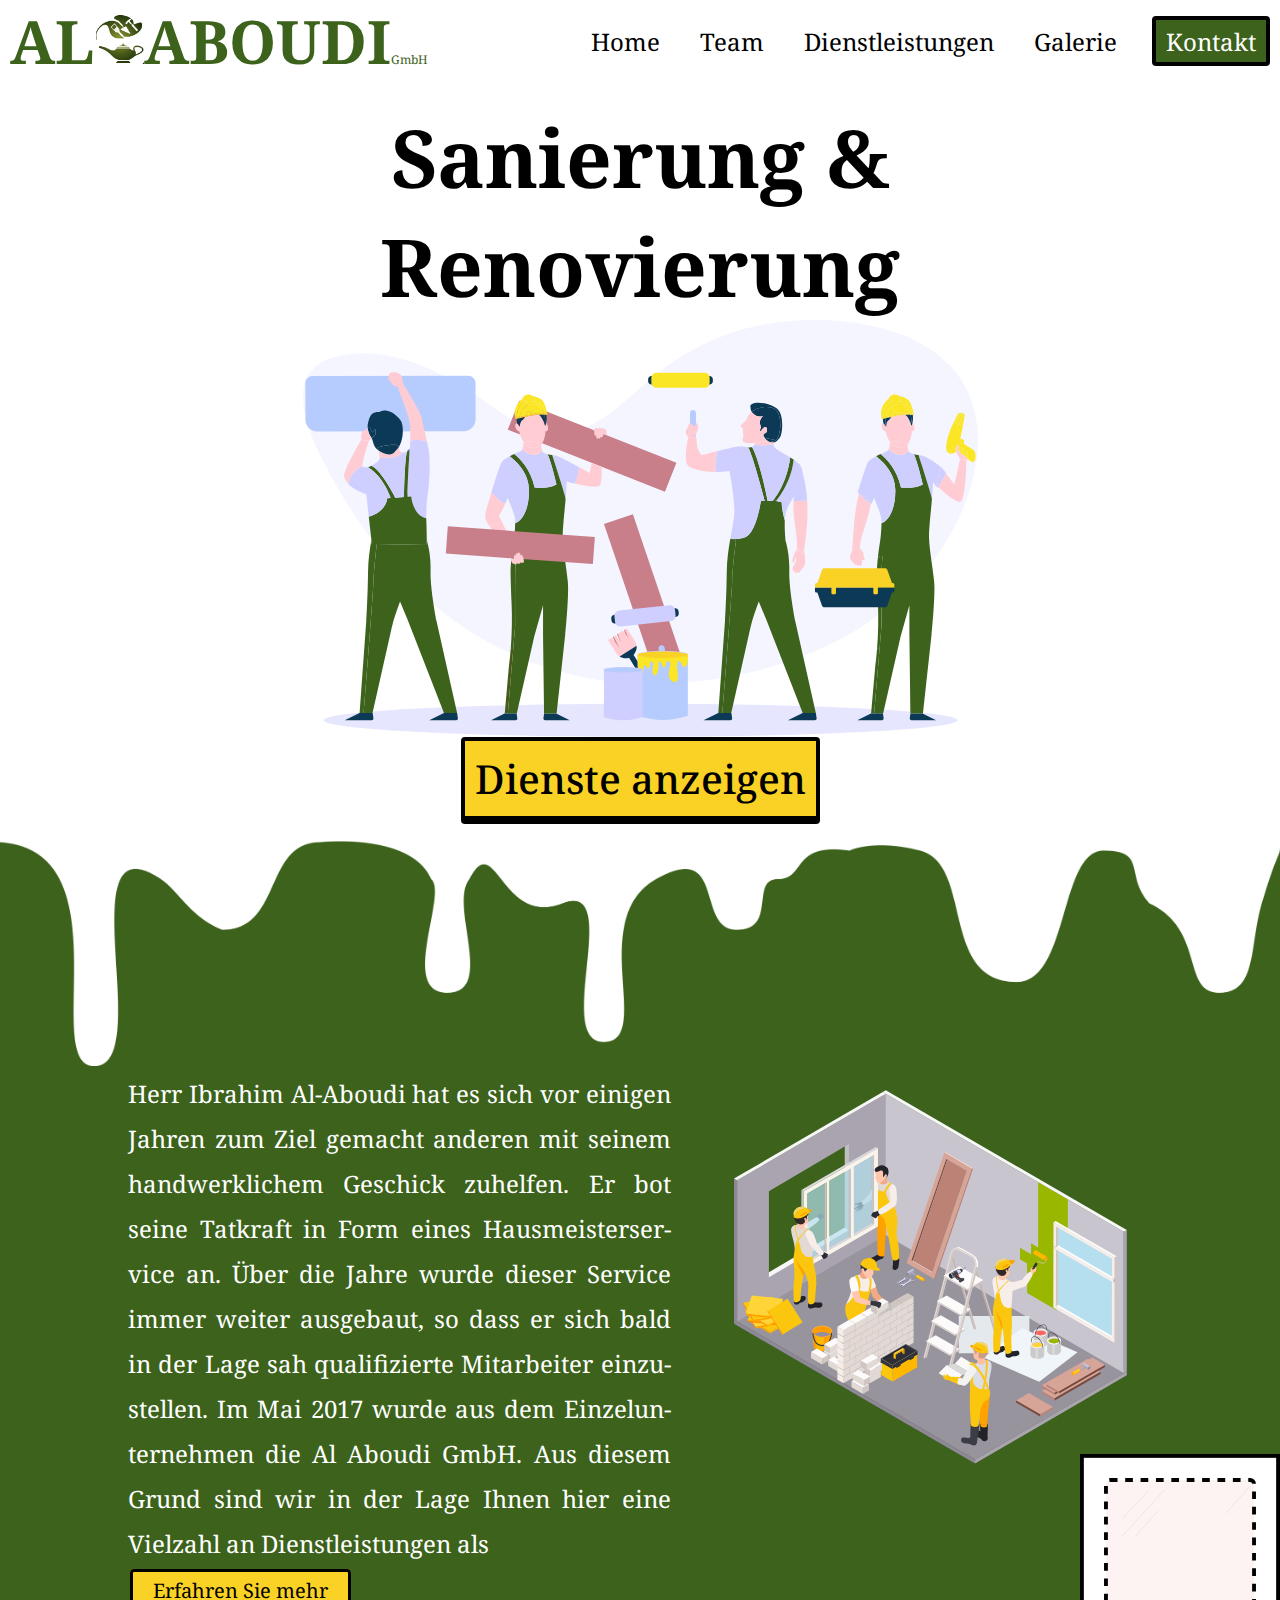
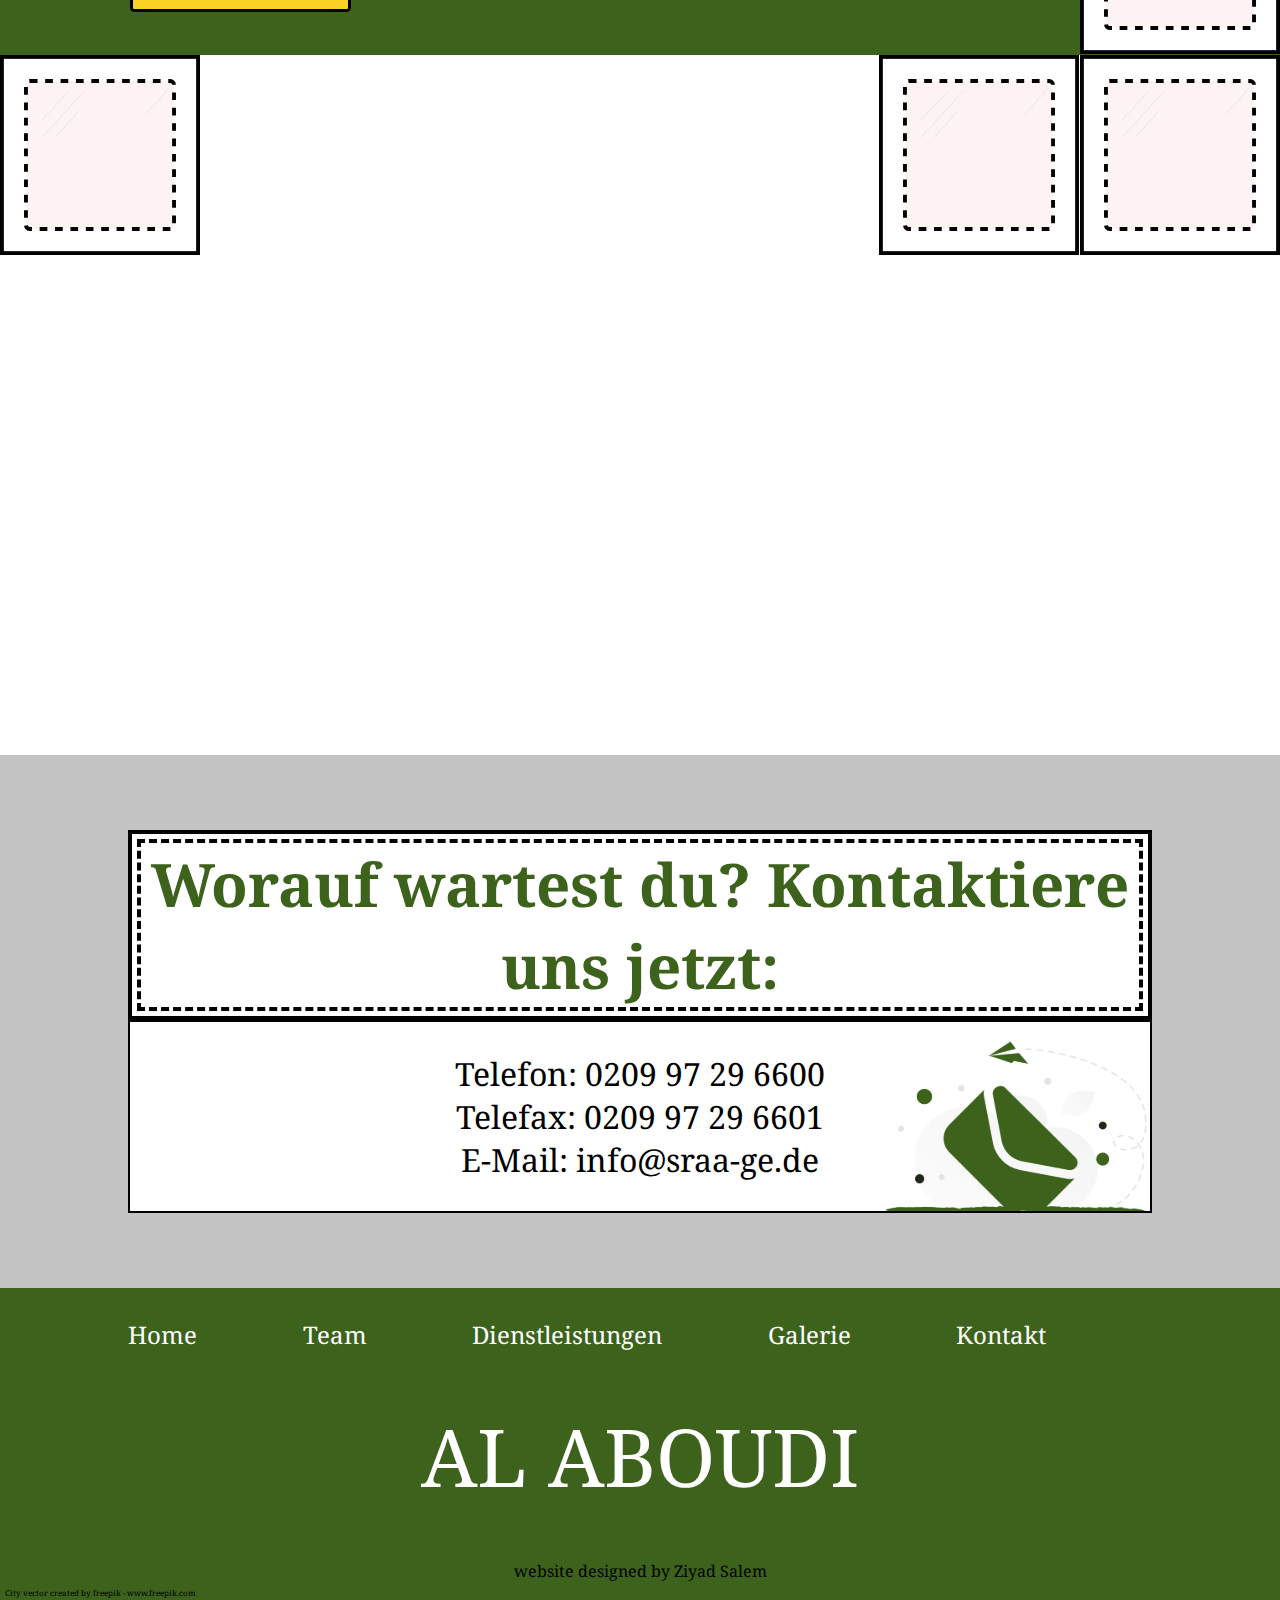
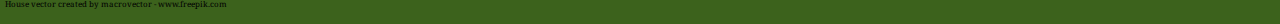
==== commit 639129b0: "refactor: remove redundancies" ====
--- a/index.html
+++ b/index.html
@@ -14,20 +14,20 @@
     <link rel="preconnect" href="https://fonts.gstatic.com" crossorigin> 
     <link href="https://fonts.googleapis.com/css2?family=Noto+Serif:wght@400;700&family=Roboto+Slab&display=swap" rel="stylesheet">
     <link rel="preconnect" href="https://fonts.gstatic.com" crossorigin> 
-    <link href="https://fonts.googleapis.com/css2?family=Libre+Barcode+39+Text&display=swap" rel="stylesheet">
     <link rel="stylesheet" href="https://use.fontawesome.com/releases/v5.15.3/css/all.css" integrity="sha384-SZXxX4whJ79/gErwcOYf+zWLeJdY/qpuqC4cAa9rOGUstPomtqpuNWT9wdPEn2fk" crossorigin="anonymous">  
     <link rel="preconnect" href="https://fonts.googleapis.com">
     <!-- Global site tag (gtag.js) - Google Analytics -->
     <script async src="https://www.googletagmanager.com/gtag/js?id=G-V8WE2245T6"></script>
     <script>
-    window.dataLayer = window.dataLayer || [];
-    function gtag(){dataLayer.push(arguments);}
-    gtag('js', new Date());
+        window.dataLayer = window.dataLayer || [];
+        function gtag(){dataLayer.push(arguments);}
+        gtag('js', new Date());
 
-    gtag('config', 'G-V8WE2245T6');
+        gtag('config', 'G-V8WE2245T6');
     </script>
 </head>
 <body>
+    <main>
         <nav>
             <div class="nav_container">
                 <a href="/" class="nav_logo">
@@ -146,14 +146,14 @@
                     <a class="footer_link-item" href="https://de-de.facebook.com/sraa.gelsenkirchen/" target="_blank" ><i class="fab fa-facebook-square"></i></a>
                 </li>
             </ul>
-            <h2 class="footer_name">AL ABOUDI GMBH</h2>
+            <h2 class="footer_name">AL ABOUDI</h2>
             <p>website designed by Ziyad Salem</p>
             <div class="attribution">
                 <a href="https://www.freepik.com/vectors/city"  target="_blank">City vector created by freepik - www.freepik.com</a>
                 <a href="https://www.freepik.com/vectors/house"  target="_blank">House vector created by macrovector - www.freepik.com</a>
             </div>
         </footer>
-    </div>
+    </main>
     <script src ="action.js"></script>
 </body>
 </html>--- a/styles.css
+++ b/styles.css
@@ -30,7 +30,6 @@
     z-index: 1;
     display: flex;
     align-items: center;
-    border-bottom: #000000 3px solid;
 }
 
 .nav_logo {
@@ -361,13 +360,13 @@
     background: #fff;
     border: 2px #000000 solid;
     width:80%;
-    color: var(--accent);
+    color: #000;
     text-align: center;
     font-size: 2rem;
 }
 
 .contact_info a {
-    color: var(--accent);
+    color: #000;
 }
 
 #mail-img {
@@ -408,7 +407,6 @@
     margin: 50px;
     text-align: center;
     color: #fff;
-    font-family: 'Libre Barcode 39 Text', cursive;
     font-size: 5rem;
     font-weight: 400;
 }
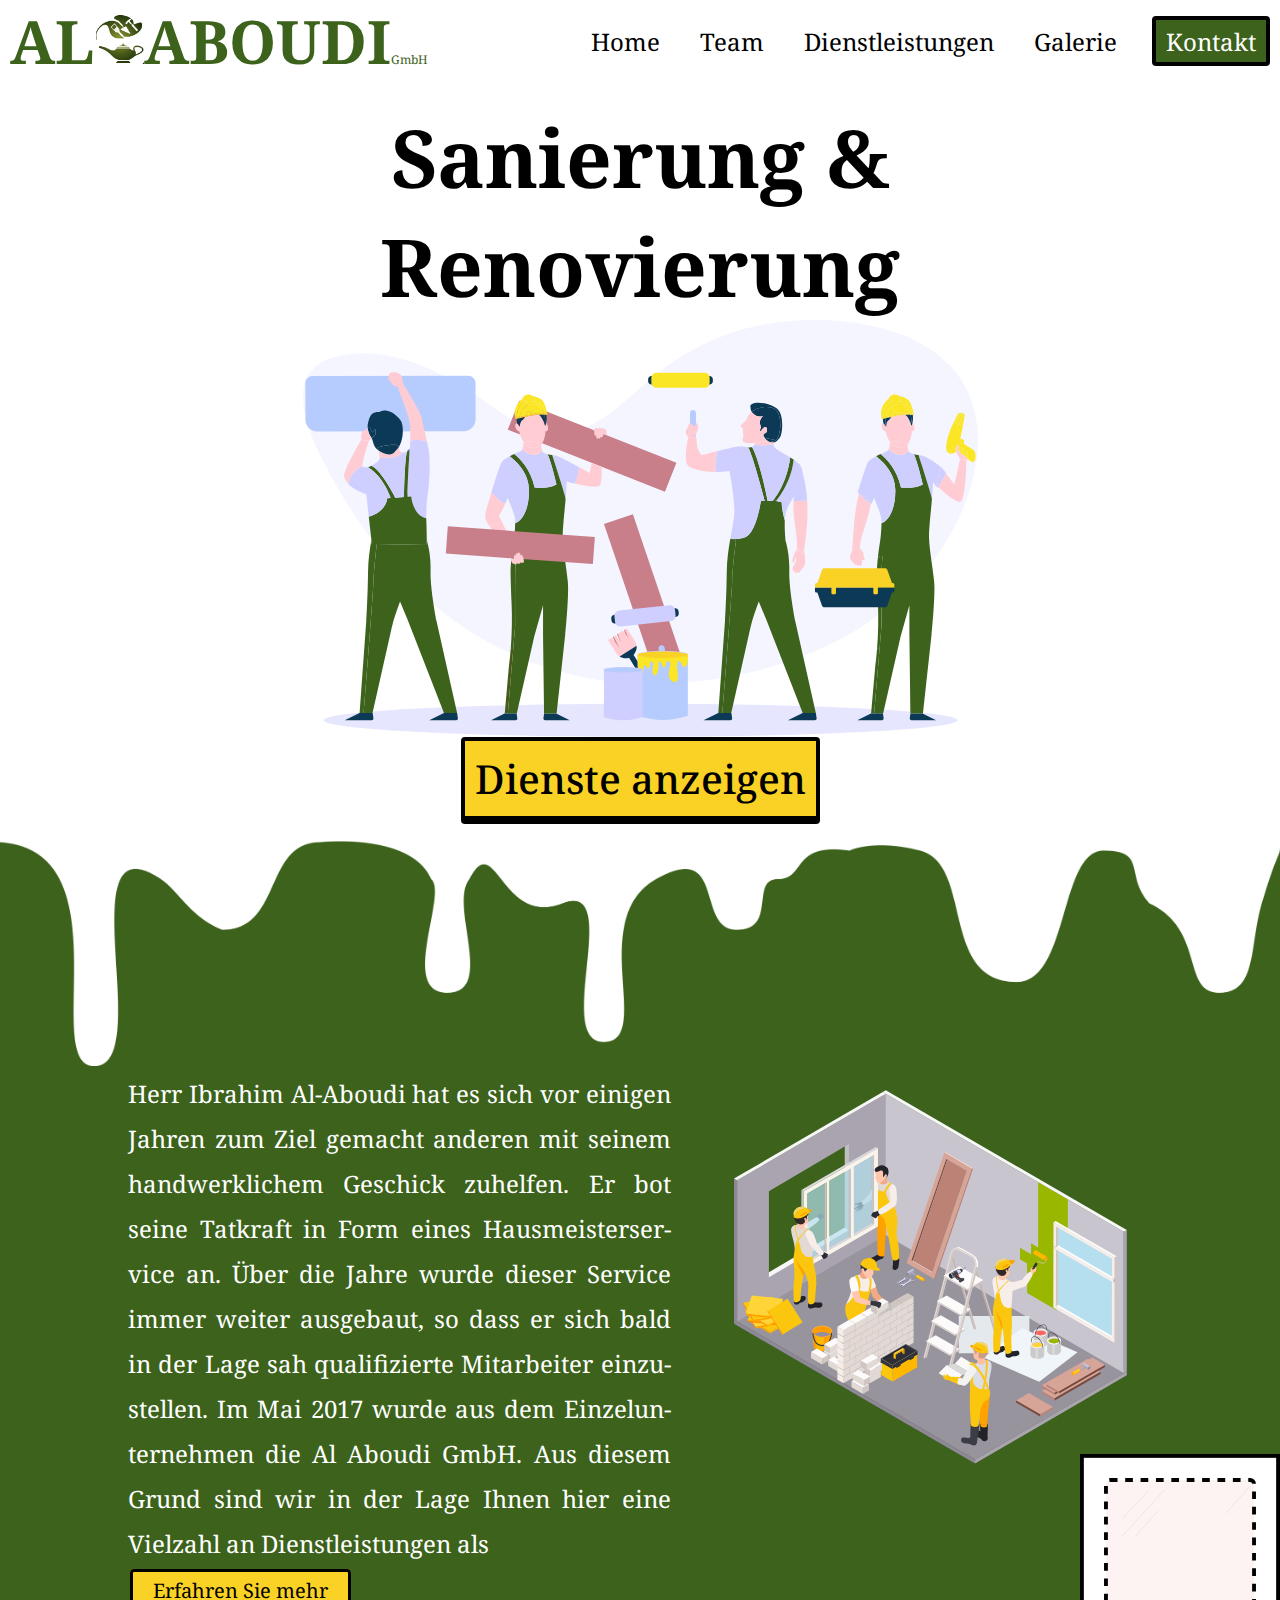
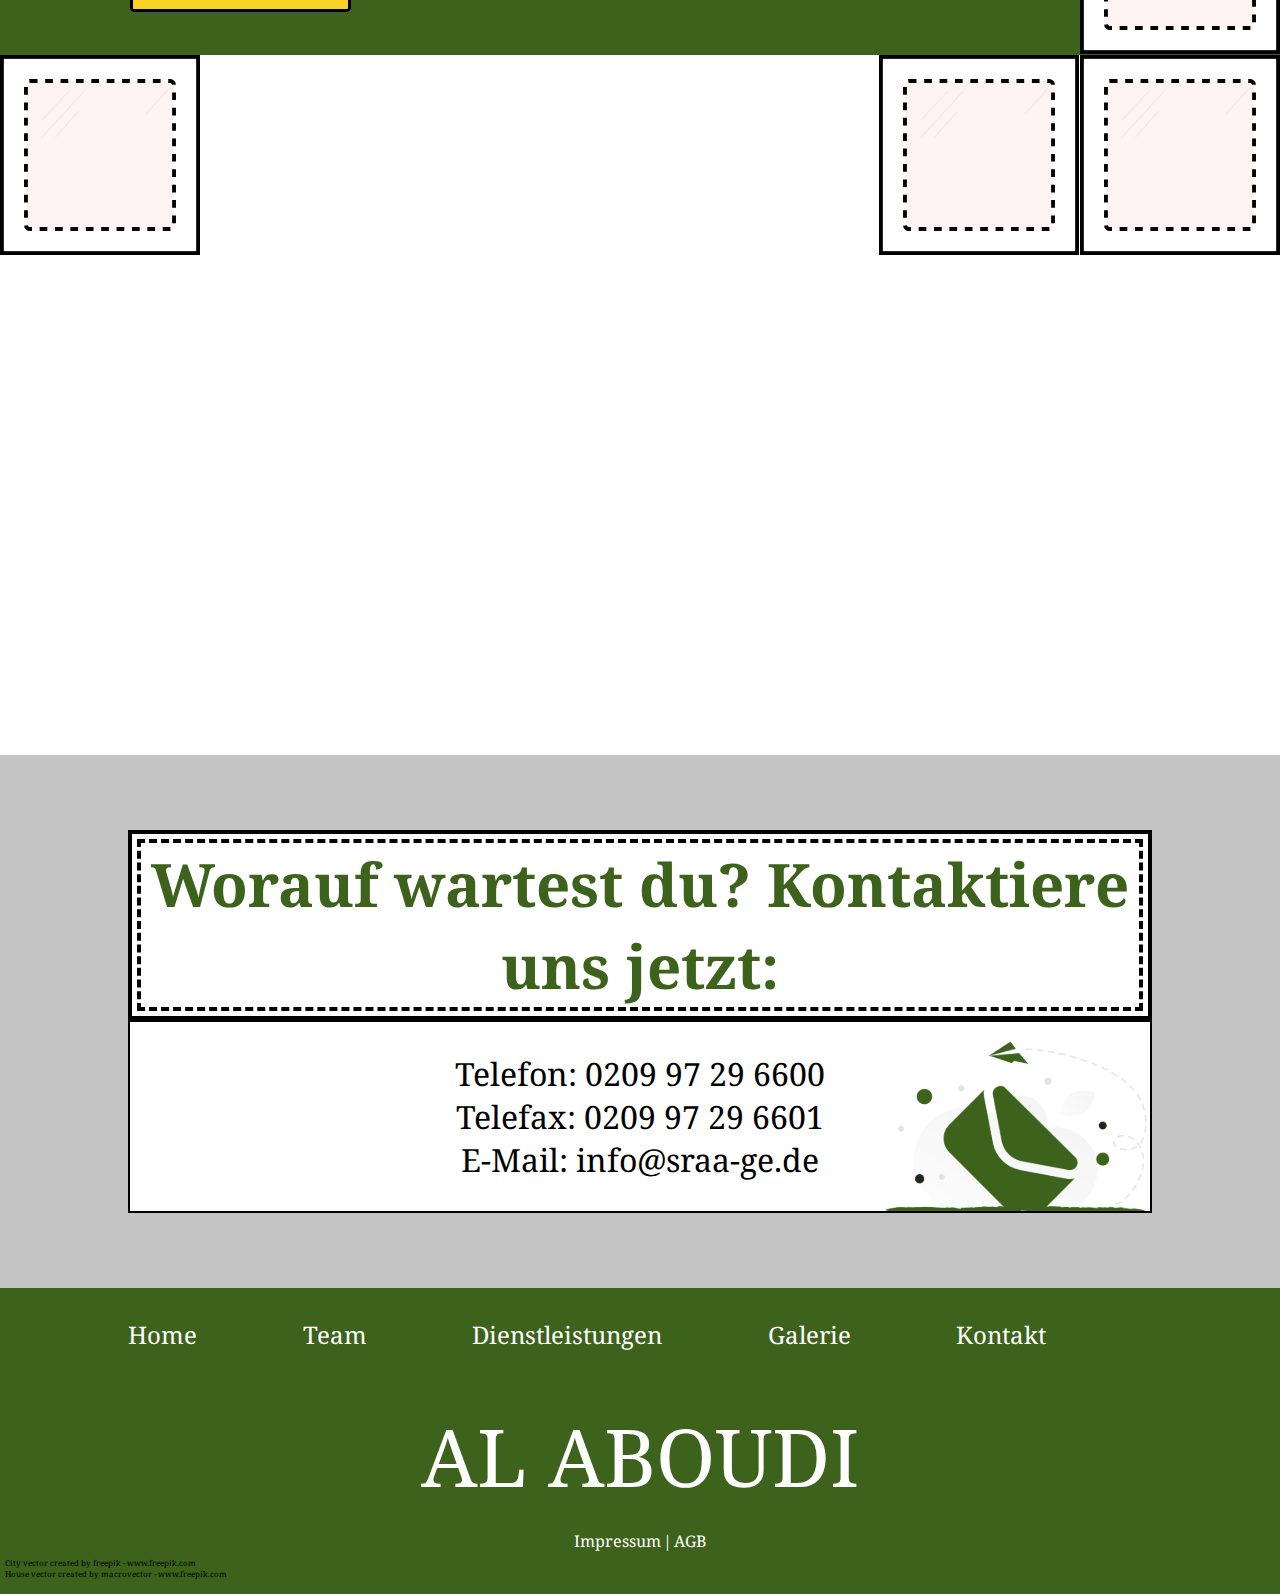
==== commit 5b359f67: "push impressum" ====
--- a/index.html
+++ b/index.html
@@ -147,7 +147,11 @@
                 </li>
             </ul>
             <h2 class="footer_name">AL ABOUDI</h2>
-            <p>website designed by Ziyad Salem</p>
+            <div class="legal_links">
+                <a class="legal_link" href="/impressum.html">Impressum</a>
+                |
+                <a class="legal_link" href="/agb">AGB</a>
+            </div>
             <div class="attribution">
                 <a href="https://www.freepik.com/vectors/city"  target="_blank">City vector created by freepik - www.freepik.com</a>
                 <a href="https://www.freepik.com/vectors/house"  target="_blank">House vector created by macrovector - www.freepik.com</a>
--- a/styles.css
+++ b/styles.css
@@ -34,7 +34,7 @@
 
 .nav_logo {
     display: flex;
-    flex:1.5;
+    flex: 1.5;
     align-items: baseline;
     margin-right: 5%;
     font-size: 2.5rem; 
@@ -51,11 +51,11 @@
 }
 
 .nav_links {
+    display: flex;
     flex: 2;
     width: 50%;
     height: 50px;
     margin: 0;
-    display: flex;
     justify-content: space-between;
     align-items: center;
 }
@@ -225,7 +225,7 @@
 
 .about_img {
     width: 42%;
-    height:auto;
+    height: auto;
 }
 
 .about_img img {
@@ -254,7 +254,7 @@
 
 .cards_container {
     display: flex;
-    width:100%;
+    width: 100%;
     height: auto;
     position: relative;
 }
@@ -288,7 +288,7 @@
 .card {
     background: #fff;
     border: black 4px solid;
-    max-width:427px ;
+    max-width: 427px;
     width: 25vw;
     height: 500px;
     padding: 20px;
@@ -314,7 +314,7 @@
 
 .card_inner img {
     margin: 0 auto;
-    width:100%;
+    width: 100%;
     height: auto;
 }
 
@@ -324,7 +324,7 @@
 
 .read_more {
     margin: 0 auto;
-    width:fit-content;
+    width: fit-content;
     color: #fff;
     background: var(--accent);
     padding: 5px 10px;
@@ -394,6 +394,19 @@
     
 }
 
+.legal_links {
+    width: 100%;
+    color: white;
+    display: flex;
+    justify-content: center;
+    gap: 2px
+}
+
+.legal_link {
+    color: white;
+
+}
+
 .footer_link {
     list-style: none;
 }
@@ -404,7 +417,7 @@
 }
 
 .footer_name {
-    margin: 50px;
+    margin: 50px auto 20px auto;
     text-align: center;
     color: #fff;
     font-size: 5rem;
@@ -442,16 +455,13 @@
 @media screen  and (max-width: 960px){
 
     .nav_container {
-        margin: 0 auto;
-        align-items: center;
-        width: 100%;
         padding: 0;
     }
 
     .nav_logo {
-        margin-right:0 ;
-        margin-left:4px;
-        flex:2;
+        margin-right: 0;
+        margin-left: 4px;
+        flex: 2;
         font-size: 1.3rem;
     }
 
@@ -461,17 +471,13 @@
 
     #logo-icon {
         width: 30px;
-        height: 100%;
     }
 
     .nav_links {
-        display: flex;
         flex-direction: column;
-        align-items: center;
-        margin: 0;
         width: 100%;
         position: absolute;
-        top:-1000px;
+        top: -1000px;
         opacity: 1;
         transition: all 0.5s ease;
         height: auto;
@@ -521,9 +527,7 @@
     }
         
     .service {
-        width: 100%;
         padding: 4px;
-        margin: 0 auto;
     }
 
     .service_container {
@@ -551,23 +555,14 @@
     }
     
     .about_content {
-        margin: 0 auto;
-        width: 100%;
-        display: flex;
-        flex-direction: column-reverse;
-        align-items: center;
-        
+        flex-direction: column-reverse;   
     }
 
     .about_text {
         display: flex;
         flex-direction: column;
         justify-content: center;
-        -moz-hyphens: auto;
-        -webkit-hyphens: auto;
-        hyphens: auto;
         text-align: justify;
-        text-justify: distribute;
         height: fit-content;
         padding: 0 4px;
         font-size: 0.9rem;
@@ -577,7 +572,6 @@
     
     .about_img {
         width: 100%;
-        height:auto;
     }
 
     .learn_more {
@@ -586,16 +580,9 @@
     }
 
     #about_tile {
-        position: absolute;
         width: 100px;
-        right: 0;
-        bottom: 1px;
     }
     
-    .cards_container{
-        width:100%;
-    }
-
     #tile1 {
         width: 100px;
     }
@@ -611,111 +598,47 @@
 
     .cards_wrapper {
         width: 100%;
-        display: flex;
-        margin: 0 auto;
         flex-direction: column;
         align-items: center;
         padding: 40px 0;
-        z-index: 1;
     }
 
     .card {
-        background: #fff;
-        border: black 4px solid;
-        max-width:427px ;
         width: 85%;
         height: 420px;
-        padding: 20px;
         margin: 20px 0;
-        box-sizing: border-box;
         box-shadow: 12px 12px 2px 1px rgba(26, 85, 50, 0.315);
     }
 
     .card_inner {
-        display: flex;
-        flex-direction: column;
-        position: relative;
-        padding: 20px 5px;
-        border: 4px #000 dashed;
-        width: 100%;
-        height: 100%;
         font-size: 1.1rem;
-        -moz-hyphens: auto;
-        -webkit-hyphens: auto;
-        hyphens: auto;
-        text-align: center;
-    }
-
-    .card_inner img {
-        width:100%;
-        height: auto;
-    }
-
-    .card_inner p {
-        flex: 2;
-    }
-
-    .read_more {
-        margin: 0 auto;
-        width:fit-content;
-        color: #fff;
-        padding: 5px 10px;
-    }
-
+    }
 
     .contact {
-        position: relative;
-        background: #C4C4C4;
         width: 100%;
         padding: 30px 5px;
         display: flex;
         align-items: center;
         flex-direction: column;
         justify-content: center;
-    }
+}
 
     .contact_header {
-        background: #fff;
-        text-align: center;
-        margin: 0 auto;
         width:100%;
-        margin:0;
-        padding:5px;
-        border: black 4px solid;
     }
 
     .contact_header_inner {
-        border: 4px dashed #000000;
-        color:var(--primary);
         font-size: 1rem;
     }
 
     .contact_info {
-        position: relative;
-        margin: 0 auto;
         padding: 20px;
-        background: #fff;
-        border: 2px #000000 solid;
         width:100%;
-        color: #000;
-        text-align: center;
         font-size: 1rem;
-    }
-
-    .contact_info a {
-        color: #000;
     }
 
     #mail-img {
         width:80px;
-        position: absolute;
-        bottom: 0;
-        right: 0;
-    }
-
-    .footer {
-        background: var(--primary);
-        padding:10px 0;
     }
 
     footer p {
@@ -726,33 +649,24 @@
         width: 100%;
         margin: 20px 5px 40px 5px;
         padding-bottom: 5px;
-        display: flex;
         justify-content: center;
-        align-items: center;
     }
 
     .footer_link {
         margin: 6px;
-        list-style: none;
     }
 
     .footer_link-item {
-        color: #fff;
         font-size: 0.8rem;
     }
 
     .footer_name {
         margin: 20px;
-        text-align: center;
-        color: #fff;
-        font-family: 'Libre Barcode 39 Text', cursive;
         font-size: 2.5rem;
-        font-weight: 400;
     }
 
     .fa-facebook-square {
         font-size: 1.5rem;
-        
     }
 
     .attribution {
